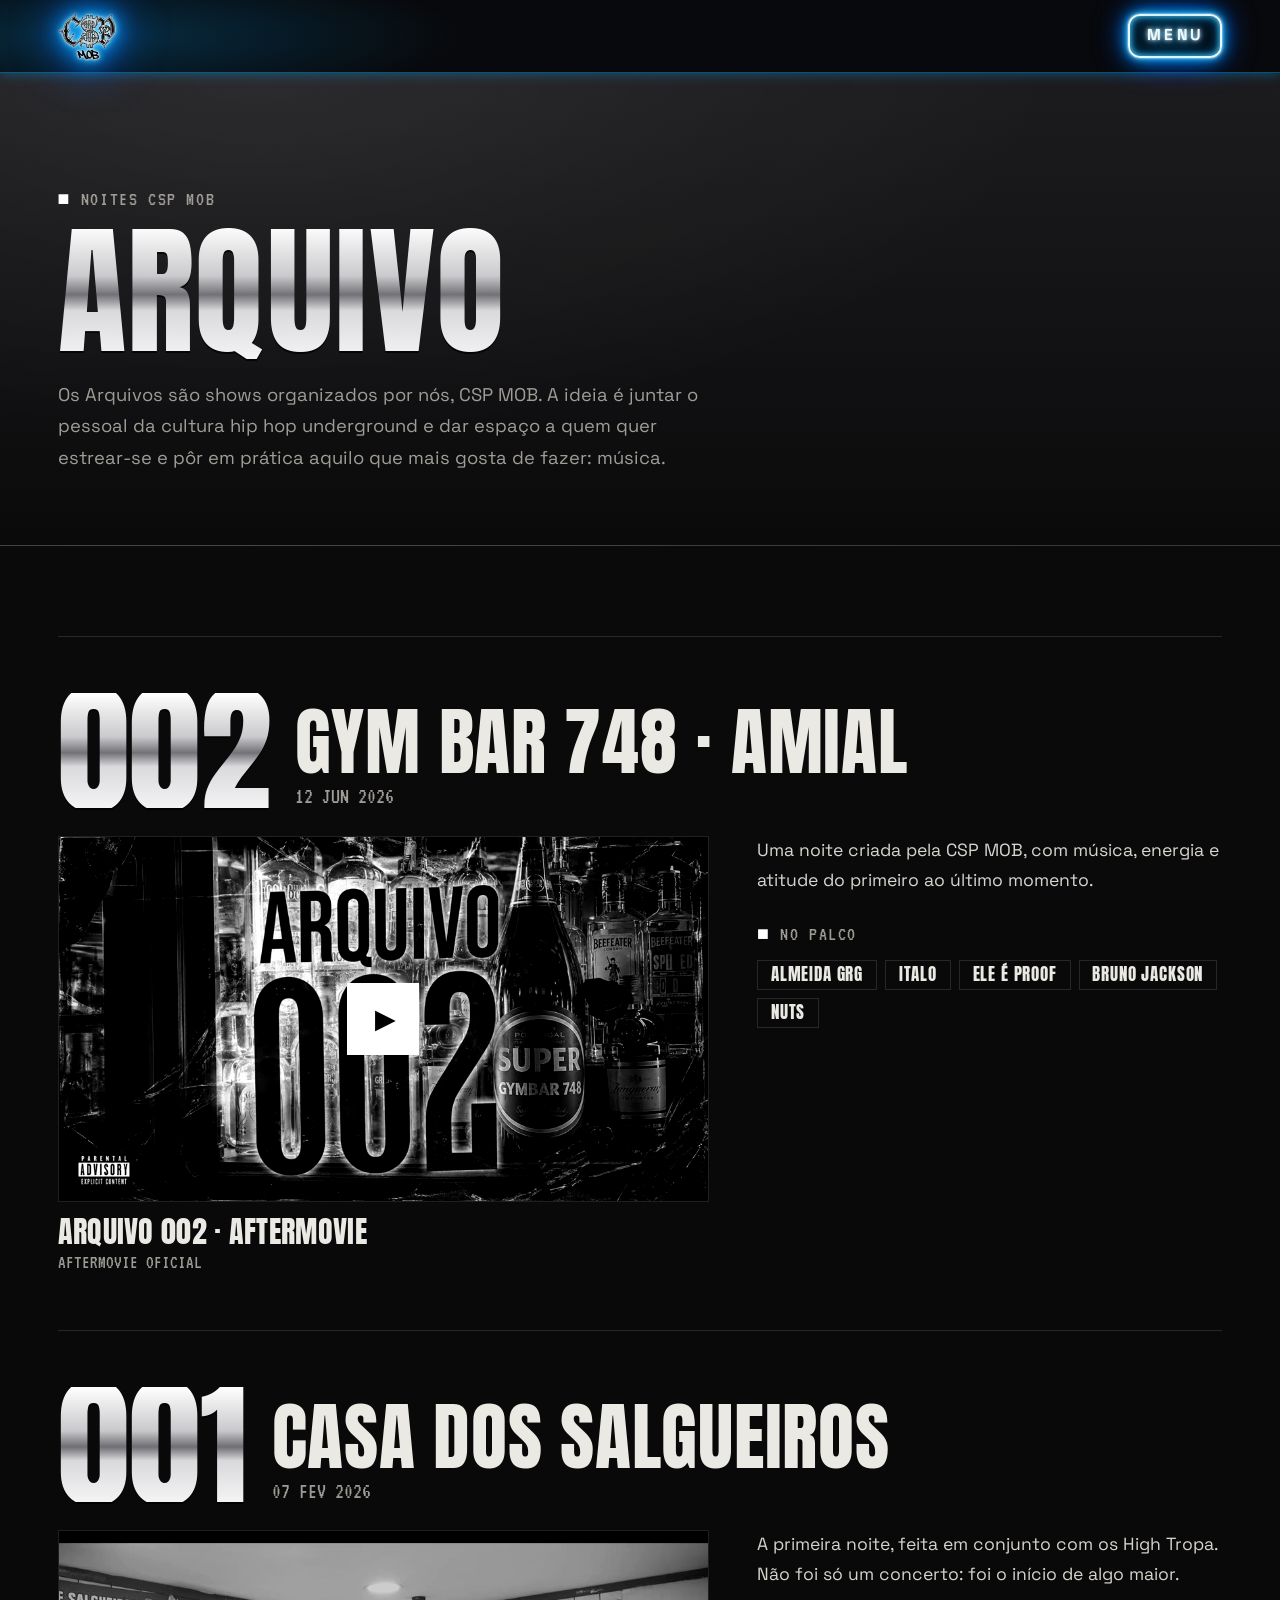
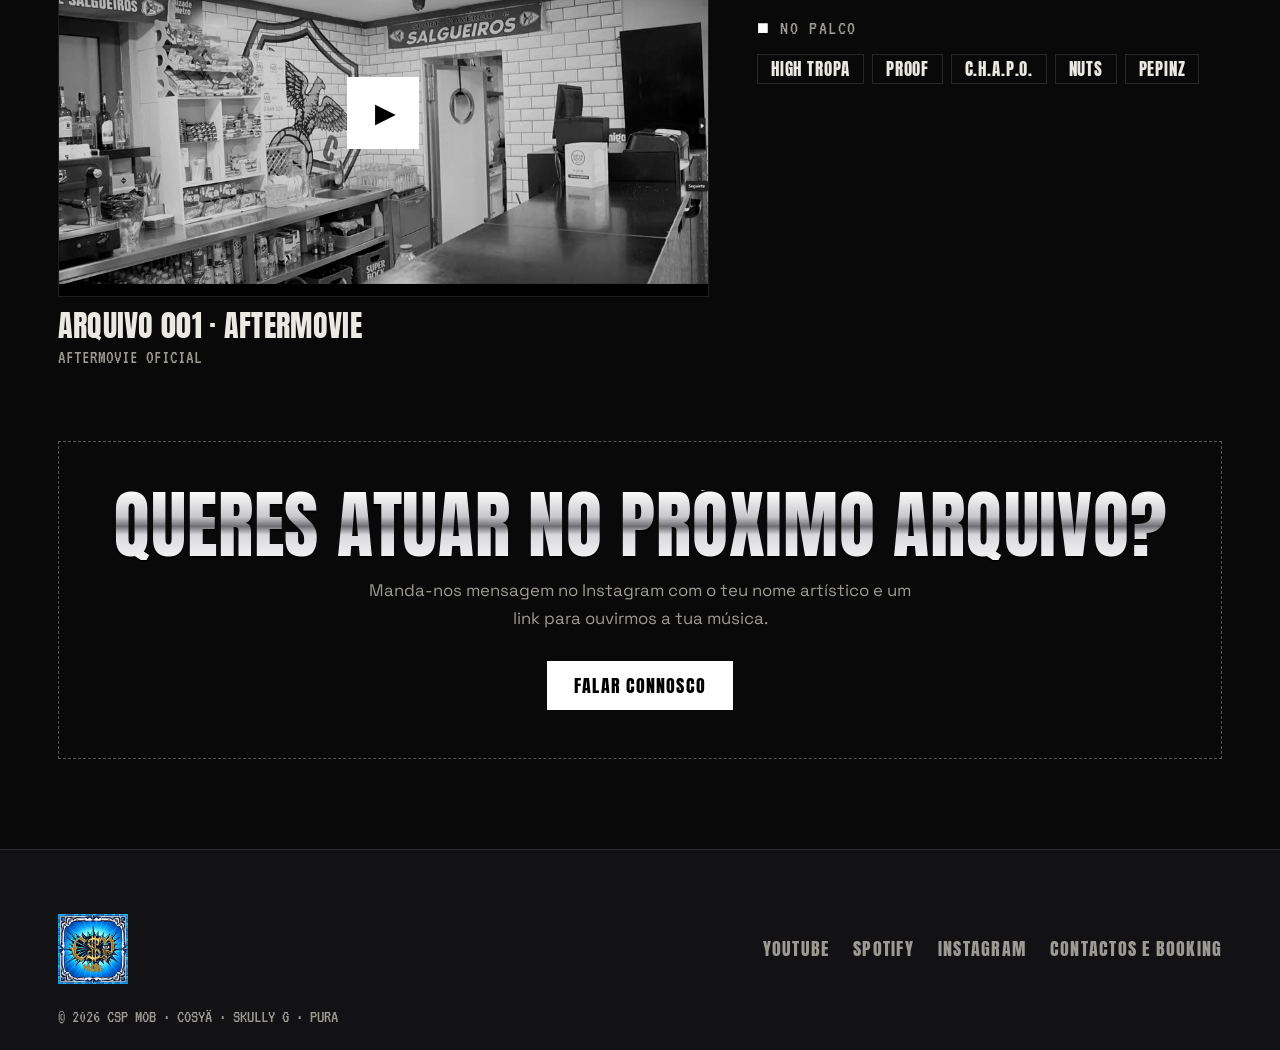
==== arquivo.html @ 64517946 "Site da CSP MOB Co-Authored-By: Claude Opus 5.5 <noreply@anthropic.com>" ====
<!DOCTYPE html>
<html lang="pt-PT">
<head>
  <meta charset="utf-8">
  <meta name="viewport" content="width=device-width, initial-scale=1">
  <title>Arquivo | CSP MOB</title>
  <meta name="description" content="Arquivo: as noites organizadas pela CSP MOB para dar palco à cultura hip hop underground.">
  <meta property="og:title" content="Arquivo | CSP MOB">
  <meta property="og:image" content="img/capas/csp-mob.jpg">
  <link rel="icon" href="img/favicon.png">
  <link rel="preload" href="fontes/anton.woff2" as="font" type="font/woff2" crossorigin>
  <link rel="stylesheet" href="css/estilo.css">
  <script>document.documentElement.classList.add("js");</script>
</head>
<body>
  <a class="saltar" href="#conteudo">Saltar para o conteúdo</a>
  <a class="proximo-evento" id="proximo-evento" href="discografia.html" aria-label="Nova música: GTA 6 CSP MOB, sai a 19 de novembro">
    <img class="pe-capa" src="img/capas/gta6.jpg" alt="" width="64" height="64" onerror="this.remove()">
    <span class="pe-etiqueta">● Nova música</span>
    <span class="pe-titulo">“GTA 6 CSP MOB” · 19 nov</span>
    <span class="pe-relogio" aria-hidden="true">Sai a 19 de novembro</span>
  </a>
  <header class="topo">
    <a class="topo-logo" href="index.html" aria-label="CSP MOB, início"><img src="img/logo-preto.webp" alt="" width="480" height="394"></a>
    <button type="button" class="menu-botao" aria-expanded="false" aria-controls="menu">Menu</button>
    <nav id="menu" aria-label="Principal">
      <ul>
        <li><a href="index.html">Início</a></li>
        <li><a href="discografia.html">Discografia</a></li>
        <li><a href="membros.html">Membros</a></li>
        <li><a href="historia.html">História</a></li>
        <li><a href="arquivo.html" aria-current="page">Arquivo</a></li>
        <li><a href="videos.html">Vídeos</a></li>
        <li><a href="concertos.html">Concertos</a></li>
        <li><a href="merch.html">Merch</a></li>
      </ul>
    </nav>
  </header>

  <main id="conteudo" tabindex="-1">
    <header class="pagina-topo">
      <p class="etiqueta">Noites CSP MOB</p>
      <h1 class="cromado">Arquivo</h1>
      <p>Os Arquivos são shows organizados por nós, CSP MOB. A ideia é juntar o pessoal da cultura hip hop underground e dar espaço a quem quer estrear-se e pôr em prática aquilo que mais gosta de fazer: música.</p>
    </header>

    <section class="seccao arquivos">
      <article class="arquivo">
        <div class="arquivo-cabeca">
          <p class="arquivo-num cromado">002</p>
          <div>
            <h2>GYM Bar 748 · Amial</h2>
            <p class="arquivo-data">12 jun 2026</p>
          </div>
        </div>
        <div class="arquivo-corpo">
        <article>
          <button type="button" class="video" data-video="KYWaCuwkwBU" aria-label="Ver Arquivo 002 · Aftermovie">
            <img src="img/videos/KYWaCuwkwBU.jpg" alt="" width="960" height="540" loading="lazy">
          </button>
          <div class="video-legenda">
            <h3>Arquivo 002 · Aftermovie</h3>
            <p>Aftermovie oficial</p>
          </div>
        </article>
          <div>
            <p class="arquivo-texto">Uma noite criada pela CSP MOB, com música, energia e atitude do primeiro ao último momento.</p>
            <p class="etiqueta">No palco</p>
            <ul class="arquivo-artistas"><li>Almeida GRG</li><li>Italo</li><li>Ele É Proof</li><li>Bruno Jackson</li><li>Nuts</li></ul>
          </div>
        </div>
      </article>

      <article class="arquivo">
        <div class="arquivo-cabeca">
          <p class="arquivo-num cromado">001</p>
          <div>
            <h2>Casa dos Salgueiros</h2>
            <p class="arquivo-data">07 fev 2026</p>
          </div>
        </div>
        <div class="arquivo-corpo">
        <article>
          <button type="button" class="video" data-video="sfixxEQeCjQ" aria-label="Ver Arquivo 001 · Aftermovie">
            <img src="img/videos/sfixxEQeCjQ.jpg" alt="" width="960" height="540" loading="lazy">
          </button>
          <div class="video-legenda">
            <h3>Arquivo 001 · Aftermovie</h3>
            <p>Aftermovie oficial</p>
          </div>
        </article>
          <div>
            <p class="arquivo-texto">A primeira noite, feita em conjunto com os High Tropa. Não foi só um concerto: foi o início de algo maior.</p>
            <p class="etiqueta">No palco</p>
            <ul class="arquivo-artistas"><li>High Tropa</li><li>Proof</li><li>C.H.A.P.O.</li><li>Nuts</li><li>Pepinz</li></ul>
          </div>
        </div>
      </article>

      <div class="arquivo-convite">
        <h2 class="cromado">Queres atuar no próximo Arquivo?</h2>
        <p>Manda-nos mensagem no Instagram com o teu nome artístico e um link para ouvirmos a tua música.</p>
        <a class="botao" href="https://www.instagram.com/csp.mob/" target="_blank" rel="noopener">Falar connosco</a>
      </div>
    </section>
  </main>

  <footer class="rodape">
    <div class="rodape-grelha">
      <img class="rodape-logo" src="img/logo.webp" alt="CSP MOB" width="512" height="512" loading="lazy">
      <ul>
        <li><a href="https://www.youtube.com/@CSPMob" target="_blank" rel="noopener">YouTube</a></li>
        <li><a href="https://open.spotify.com/album/1EQ5ZuNoMPtYdLLt9ZWT6C" target="_blank" rel="noopener">Spotify</a></li>
        <li><a href="https://www.instagram.com/csp.mob/" target="_blank" rel="noopener">Instagram</a></li>
        <li><a href="contactos.html">Contactos e booking</a></li>
      </ul>
    </div>
    <p class="rodape-fim">© <span data-ano></span> CSP MOB · Cosyä · Skully G · Pura</p>
  </footer>

  <script src="js/agenda.js"></script>
  <script src="js/site.js"></script>
</body>
</html>
---- css/estilo.css ----
@font-face { font-family: "Anton"; src: url("../fontes/anton.woff2") format("woff2"); font-display: swap; }
@font-face { font-family: "VT323"; src: url("../fontes/vt323.woff2") format("woff2"); font-display: swap; }
@font-face { font-family: "Space Grotesk"; src: url("../fontes/space-grotesk.woff2") format("woff2"); font-weight: 300 700; font-display: swap; }

:root {
  --preto: #09090a;
  --carvao: #121214;
  --betao: #1b1b1e;
  --texto: #ebe9e4;
  --suave: #9d9a94;
  --linha: rgb(255 255 255 / .12);
  --cromado: linear-gradient(180deg, #ffffff 0%, #c9c9cc 38%, #6e6e73 52%, #d9d9dc 64%, #f4f4f5 100%);
  --azul: #3b8cff;
  --grafia: "Anton", Impact, "Arial Narrow", sans-serif;
  --osd: "VT323", "Courier New", monospace;
  --texto-f: "Space Grotesk", "Segoe UI", system-ui, sans-serif;
  --margem: clamp(1rem, 4.5vw, 4rem);
  --grao: url("data:image/svg+xml,%3Csvg xmlns='http://www.w3.org/2000/svg' width='220' height='220'%3E%3Cfilter id='g'%3E%3CfeTurbulence type='fractalNoise' baseFrequency='.85' numOctaves='3' stitchTiles='stitch'/%3E%3CfeColorMatrix values='0 0 0 0 1 0 0 0 0 1 0 0 0 0 1 0 0 0 .55 0'/%3E%3C/filter%3E%3Crect width='100%25' height='100%25' filter='url(%23g)'/%3E%3C/svg%3E");
}

*, *::before, *::after { box-sizing: border-box; }
html { scroll-behavior: smooth; }
body {
  margin: 0; min-height: 100vh;
  background: var(--preto); color: var(--texto);
  font: 400 1.05rem/1.7 var(--texto-f);
  -webkit-font-smoothing: antialiased;
}
/* Grão de fotocópia por cima de tudo */
body::after {
  content: ""; position: fixed; inset: 0; z-index: 50; pointer-events: none;
  background: var(--grao); opacity: .09; mix-blend-mode: overlay;
}
img, video { display: block; max-width: 100%; height: auto; }
h1, h2, h3 { font-family: var(--grafia); font-weight: 400; line-height: .95; margin: 0; text-transform: uppercase; letter-spacing: .01em; }
h1 { font-size: clamp(3.4rem, 11vw, 9rem); }
h2 { font-size: clamp(2.4rem, 6vw, 4.6rem); }
h3 { font-size: clamp(1.6rem, 3vw, 2.2rem); }
p { margin: 0; }
a { color: inherit; }
ul, ol { list-style: none; margin: 0; padding: 0; }
:focus-visible { outline: 2px solid #fff; outline-offset: 3px; }
[hidden] { display: none !important; }
.visually-hidden { position: absolute; width: 1px; height: 1px; overflow: hidden; clip-path: inset(50%); white-space: nowrap; }
main:focus { outline: none; }

.cromado {
  background: var(--cromado); -webkit-background-clip: text; background-clip: text; color: transparent;
  filter: drop-shadow(0 2px 0 rgb(0 0 0 / .8));
}
.etiqueta {
  display: inline-block; font: 400 1.25rem/1 var(--osd); letter-spacing: .08em; text-transform: uppercase;
  color: var(--suave); margin-bottom: 1rem;
}
.etiqueta::before { content: "■ "; color: #fff; }

.saltar { position: absolute; left: 1rem; top: -5rem; z-index: 60; background: #fff; color: #000; padding: .6rem 1rem; }
.saltar:focus { top: 1rem; }

/* Botões */
.botao {
  display: inline-flex; align-items: center; justify-content: center; gap: .6rem;
  min-height: 3.1rem; padding: .65rem 1.6rem;
  background: #fff; color: #000; border: 2px solid #fff;
  font: 400 1.15rem/1 var(--grafia); letter-spacing: .06em; text-transform: uppercase; text-decoration: none;
  transition: background-color .2s, color .2s, transform .2s;
}
.botao:hover { background: transparent; color: #fff; }
.botao:active { transform: translateY(2px); }
.botao-linha { background: transparent; color: #fff; }
.botao-linha:hover { background: #fff; color: #000; }
.acoes { display: flex; flex-wrap: wrap; gap: .85rem; }

/* Faixa com a contagem para o próximo lançamento ou concerto */
.proximo-evento {
  position: relative; z-index: 41;
  display: flex; align-items: center; justify-content: center; flex-wrap: wrap; gap: .2rem 1.1rem;
  min-height: 2.75rem; padding: .35rem var(--margem);
  background: #fff; color: #000; text-decoration: none;
  font: 400 1.3rem/1.1 var(--osd); text-transform: uppercase; letter-spacing: .05em;
  transition: background-color .2s;
}
.proximo-evento:hover { background: #d9d9dc; }
.pe-capa { width: 2.1rem; height: 2.1rem; object-fit: cover; outline: 1px solid #000; }
.pe-etiqueta { color: #c40018; animation: pe-pisca 1.2s steps(1) infinite; }
.pe-titulo { font: 400 1.15rem/1 var(--grafia); letter-spacing: .04em; }
.pe-relogio { padding: .15rem .55rem; background: #000; color: #fff; font-variant-numeric: tabular-nums; min-width: 12.5ch; text-align: center; }
@keyframes pe-pisca { 50% { opacity: .35; } }

/* Topo e menu: letreiro de néon azul */
:root { --neon: #e9fbff; --neon-cor: #00a8ff; --neon-luz: 0 0 1px #fff, 0 0 4px #fff, 0 0 9px #5fd4ff, 0 0 18px var(--neon-cor), 0 0 34px var(--neon-cor), 0 0 60px #0066ff; }
.topo {
  position: sticky; top: 0; z-index: 40;
  display: flex; align-items: center; gap: 1.5rem;
  padding: .7rem var(--margem);
  background:
    radial-gradient(ellipse 40% 140% at 8% 50%, rgb(0 168 255 / .22), transparent 70%),
    linear-gradient(rgb(7 8 11 / .96), rgb(7 8 11 / .96));
  backdrop-filter: blur(6px);
  border-bottom: 1px solid rgb(0 168 255 / .45);
  box-shadow: 0 1px 12px rgb(0 168 255 / .35);
}
.topo-logo { display: block; }
.topo-logo img {
  width: auto; height: 50px;
  filter: drop-shadow(0 0 1px #fff) drop-shadow(0 0 3px #5fd4ff) drop-shadow(0 0 10px var(--neon-cor)) drop-shadow(0 0 22px #0066ff);
  animation: neon-falha 7s infinite;
}
.topo nav { margin-left: auto; }
.topo ul { display: flex; flex-wrap: wrap; gap: .25rem clamp(.9rem, 2vw, 1.8rem); }
/* Cada página é um tubo de néon: meio apagado, acende ao passar o rato; a página atual fica acesa */
.topo nav a {
  display: inline-flex; align-items: center; min-height: 2.75rem;
  font: 500 .98rem/1 var(--texto-f); letter-spacing: .16em; text-transform: uppercase; text-decoration: none;
  color: rgb(140 220 255 / .7);
  text-shadow: 0 0 4px rgb(0 168 255 / .7), 0 0 12px rgb(0 102 255 / .5);
  transition: color .15s, text-shadow .15s;
}
.topo nav a:hover, .topo nav a:focus-visible { color: var(--neon); text-shadow: var(--neon-luz); }
.topo nav a[aria-current="page"] { color: var(--neon); text-shadow: var(--neon-luz); }
.topo nav li:nth-child(3n+2) a[aria-current="page"] { animation: neon-falha 9s infinite 2s; }
.menu-botao {
  display: none; margin-left: auto; min-height: 2.75rem; padding: 0 1.1rem;
  background: none; cursor: pointer; border-radius: 12px;
  border: 2px solid var(--neon); color: var(--neon);
  box-shadow: 0 0 2px #fff, 0 0 6px #5fd4ff, 0 0 16px var(--neon-cor), 0 0 32px #0066ff, inset 0 0 6px #5fd4ff, inset 0 0 14px rgb(0 168 255 / .7);
  text-shadow: var(--neon-luz);
  font: 500 .98rem/1 var(--texto-f); letter-spacing: .2em; text-transform: uppercase;
  animation: neon-falha 6s infinite 1s;
}
.menu-botao:hover { background: rgb(0 168 255 / .15); }
/* Falha de corrente, como um néon velho */
@keyframes neon-falha {
  0%, 18%, 20%, 22%, 62%, 64%, 100% { opacity: 1; }
  19%, 21%, 63% { opacity: .35; }
}

/* Cabeçalho das páginas interiores */
.pagina-topo {
  position: relative; overflow: hidden;
  padding: clamp(3.5rem, 9vw, 7rem) var(--margem) clamp(2.5rem, 6vw, 4.5rem);
  background:
    radial-gradient(ellipse at 20% 0%, rgb(255 255 255 / .07), transparent 55%),
    linear-gradient(180deg, var(--betao), var(--preto));
  border-bottom: 1px solid var(--linha);
}
.pagina-topo p:not(.etiqueta) { margin-top: 1.25rem; max-width: 40rem; color: var(--suave); font-size: 1.15rem; }

.seccao { padding: clamp(3rem, 7vw, 6rem) var(--margem); max-width: 1320px; margin-inline: auto; }
.seccao + .seccao { padding-top: 0; }
.seccao-titulo { display: flex; flex-wrap: wrap; justify-content: space-between; align-items: end; gap: 1rem; margin-bottom: clamp(1.75rem, 4vw, 2.75rem); }

/* Início */
.heroi {
  position: relative; display: grid; place-items: center; text-align: center;
  min-height: calc(100svh - 4.2rem); padding: 3rem var(--margem);
  overflow: hidden; isolation: isolate;
  background:
    radial-gradient(circle at 50% 45%, rgb(255 255 255 / .1), transparent 55%),
    linear-gradient(180deg, #19191c, var(--preto) 85%);
}
.heroi::before {
  content: ""; position: absolute; inset: 0; z-index: -1;
  background: repeating-linear-gradient(0deg, rgb(255 255 255 / .03) 0 1px, transparent 1px 3px);
}
.heroi-logo {
  position: relative; width: min(80vw, 52svh, 480px); margin-inline: auto;
  box-shadow: 0 0 0 1px rgb(255 255 255 / .18), 0 0 0 10px var(--preto), 0 0 0 11px rgb(255 255 255 / .1), 0 30px 80px rgb(0 0 0 / .9), 0 0 120px rgb(59 140 255 / .25);
}
.heroi-logo video { display: block; width: 100%; aspect-ratio: 1; object-fit: cover; }
.heroi-logo::after {
  content: ""; position: absolute; inset: 0; pointer-events: none;
  background: repeating-linear-gradient(0deg, rgb(0 0 0 / .18) 0 1px, transparent 1px 3px);
}
.heroi-nomes { margin-top: 1.5rem; font: 400 clamp(1.3rem, 3.2vw, 2rem)/1 var(--grafia); letter-spacing: .14em; text-transform: uppercase; }
.heroi-nomes span { color: var(--suave); padding-inline: .5em; }
.heroi-lancamento { margin-top: 1rem; font: 400 1.35rem/1.2 var(--osd); color: var(--suave); text-transform: uppercase; letter-spacing: .06em; }
.heroi .acoes { justify-content: center; margin-top: 2rem; }

.faixa-concerto {
  display: flex; flex-wrap: wrap; align-items: center; justify-content: space-between; gap: 1rem 2rem;
  padding: 1.4rem var(--margem);
  background: #fff; color: #000; text-decoration: none;
  transition: background-color .2s;
}
.faixa-concerto:hover { background: #d9d9dc; }
.faixa-concerto strong { font: 400 clamp(2rem, 5vw, 3.4rem)/1 var(--grafia); text-transform: uppercase; }
.faixa-concerto span { font: 400 1.4rem/1.2 var(--osd); text-transform: uppercase; }
.faixa-concerto a { font: 400 1.15rem/1 var(--grafia); letter-spacing: .06em; text-transform: uppercase; min-height: 2.75rem; display: inline-flex; align-items: center; }

/* Vídeos (só carregam o YouTube ao clicar) */
.video {
  position: relative; display: block; width: 100%; aspect-ratio: 16 / 9; padding: 0;
  background: #000; border: 1px solid var(--linha); cursor: pointer; overflow: hidden;
}
.video img { width: 100%; height: 100%; object-fit: cover; filter: grayscale(1) contrast(1.15); transition: filter .35s, transform .5s; }
.video:hover img { filter: none; transform: scale(1.03); }
button.video::after {
  content: "▶"; position: absolute; left: 50%; top: 50%; translate: -50% -50%;
  display: grid; place-items: center; width: 4.5rem; height: 4.5rem;
  background: #fff; color: #000; font-size: 1.7rem; padding-left: .25rem;
}
.video iframe { position: absolute; inset: 0; width: 100%; height: 100%; border: 0; }
.video-legenda { margin-top: .9rem; }
.video-legenda h3 { font-size: clamp(1.4rem, 2.4vw, 1.9rem); }
.video-legenda p { color: var(--suave); font: 400 1.2rem/1.2 var(--osd); margin-top: .35rem; text-transform: uppercase; }
.videos { display: grid; grid-template-columns: repeat(2, minmax(0, 1fr)); gap: clamp(2rem, 4vw, 3rem) clamp(1rem, 3vw, 2.5rem); }

/* Discografia */
.album {
  display: grid; grid-template-columns: minmax(0, 420px) minmax(0, 1fr); gap: clamp(2rem, 5vw, 4.5rem); align-items: start;
}
.album-capa { display: block; position: relative; }
.album-capa img { width: 100%; aspect-ratio: 1; object-fit: cover; box-shadow: 0 30px 60px rgb(0 0 0 / .7); transition: transform .3s; }
.album-capa:hover img { transform: rotate(-1.5deg) scale(1.02); }
.album-capa span {
  position: absolute; left: .75rem; bottom: .75rem; padding: .35rem .7rem;
  background: #000; color: #fff; font: 400 1.15rem/1 var(--osd); text-transform: uppercase;
}
.album-dados { margin: 1rem 0 1.75rem; color: var(--suave); font: 400 1.35rem/1.3 var(--osd); text-transform: uppercase; }
.faixas { counter-reset: faixa; border-top: 1px solid var(--linha); }
.faixas li { counter-increment: faixa; display: grid; grid-template-columns: 2.6rem minmax(0, 1fr); align-items: center; gap: .75rem; padding: .6rem 0; border-bottom: 1px solid var(--linha); }
.faixas li::before { content: counter(faixa, decimal-leading-zero); font: 400 1.5rem/1 var(--osd); color: var(--suave); }
.faixas iframe { width: 100%; height: 80px; border: 0; border-radius: 12px; background: var(--carvao); }
.solos { display: grid; grid-template-columns: repeat(3, minmax(0, 1fr)); gap: clamp(1rem, 2.5vw, 2rem); }
.solo h3 { margin-bottom: .9rem; }
.solo iframe { width: 100%; height: 352px; border: 0; border-radius: 12px; background: var(--carvao); }
.nota { margin-top: 1.25rem; color: var(--suave); font-size: .95rem; }

/* Próximo lançamento (discografia) */
.lancamento {
  display: grid; grid-template-columns: minmax(0, 300px) minmax(0, 1fr); gap: clamp(1.5rem, 4vw, 3.5rem); align-items: center;
  border-bottom: 1px solid var(--linha);
}
.lancamento-capa { position: relative; aspect-ratio: 1; overflow: hidden; box-shadow: 0 24px 50px rgb(0 0 0 / .7); }
.lancamento-capa img { width: 100%; height: 100%; object-fit: cover; }
.lancamento-capa span { display: none; }
.lancamento-capa.sem-capa {
  display: grid; place-items: center; text-align: center;
  background: linear-gradient(160deg, #ff8a3d, #c2185b 50%, #4a148c);
}
.lancamento-capa.sem-capa span { display: block; font: 400 clamp(2.4rem, 5vw, 3.4rem)/.95 var(--grafia); color: #fff; text-shadow: 3px 3px 0 #000; }
.lancamento .album-dados { margin-bottom: 1.5rem; }

/* Membros */
.membros { display: grid; grid-template-columns: repeat(3, minmax(0, 1fr)); gap: clamp(1.5rem, 3vw, 2.5rem); }
.membro-foto { position: relative; overflow: hidden; border: 1px solid var(--linha); background: var(--carvao); }
.membro-foto img { width: 100%; aspect-ratio: 4 / 5; object-fit: cover; filter: grayscale(1) contrast(1.2) brightness(.92); transition: filter .4s, transform .6s; }
.membro:hover .membro-foto img { filter: none; transform: scale(1.03); }
.membro-foto h2 {
  position: absolute; left: 0; right: 0; bottom: 0; padding: 3rem 1rem .9rem;
  background: linear-gradient(transparent, rgb(0 0 0 / .85));
  font-size: clamp(2.4rem, 4.4vw, 3.6rem);
}
.membro-bio { margin-top: 1.1rem; color: #d6d3cd; }
.membro-bio + .membro-bio { margin-top: .8rem; }
.redes { display: flex; flex-wrap: wrap; gap: .4rem 1.1rem; margin-top: 1.1rem; }
.redes a {
  display: inline-flex; align-items: center; min-height: 2.75rem;
  font: 400 1.25rem/1 var(--osd); text-transform: uppercase; text-underline-offset: .25em;
}
.redes a:hover { color: #fff; background: rgb(255 255 255 / .08); }

/* História */
.cronologia { position: relative; max-width: 900px; margin-inline: auto; }
.cronologia::before { content: ""; position: absolute; left: 7.4rem; top: .5rem; bottom: .5rem; width: 1px; background: var(--linha); }
.cronologia li { display: grid; grid-template-columns: 6.6rem minmax(0, 1fr); gap: 2rem; padding: 1.1rem 0; position: relative; }
.cronologia li::after { content: ""; position: absolute; left: calc(7.4rem - 5px); top: 1.55rem; width: 11px; height: 11px; background: #fff; }
.cronologia time { font: 400 1.45rem/1.1 var(--osd); color: var(--suave); text-transform: uppercase; }
.cronologia h3 { font-size: clamp(1.5rem, 2.6vw, 2rem); }
.cronologia p { color: var(--suave); margin-top: .35rem; }
.em-construcao {
  max-width: 900px; margin: 0 auto clamp(2.5rem, 5vw, 4rem); padding: 1rem 1.25rem;
  border: 1px dashed rgb(255 255 255 / .35); font: 400 1.35rem/1.35 var(--osd); text-transform: uppercase; color: #fff;
}

/* Concertos */
.proximo {
  display: grid; grid-template-columns: minmax(0, 1fr) minmax(0, 420px); gap: clamp(2rem, 5vw, 4rem); align-items: center;
}
.proximo-data { font: 400 clamp(5rem, 16vw, 11rem)/.85 var(--grafia); text-transform: uppercase; }
.proximo-data small { display: block; font-size: .32em; letter-spacing: .1em; color: var(--suave); margin-top: .6rem; }
.proximo-info { margin: 1.5rem 0 2rem; font: 400 1.5rem/1.35 var(--osd); text-transform: uppercase; color: var(--suave); }
.proximo img { width: 100%; aspect-ratio: 3 / 4; object-fit: cover; filter: grayscale(1) contrast(1.15); border: 1px solid var(--linha); }
.passados li {
  display: grid; grid-template-columns: 9rem minmax(0, 1fr) auto; gap: 1.5rem; align-items: center;
  padding: 1.25rem 0; border-bottom: 1px solid var(--linha);
}
.passados li:first-child { border-top: 1px solid var(--linha); }
.passados time { font: 400 1.5rem/1 var(--osd); color: var(--suave); text-transform: uppercase; }
.passados p { color: var(--suave); margin-top: .3rem; }
.passados a { font: 400 1.25rem/1 var(--osd); text-transform: uppercase; min-height: 2.75rem; display: inline-flex; align-items: center; }

/* Janela de contratação (booking) */
.contratar {
  width: min(680px, calc(100vw - 1.5rem)); max-height: calc(100dvh - 1.5rem); overflow: auto;
  padding: 0; border: 1px solid rgb(255 255 255 / .25); background: var(--carvao); color: var(--texto);
  box-shadow: 0 30px 80px rgb(0 0 0 / .8);
}
.contratar::backdrop { background: rgb(0 0 0 / .78); backdrop-filter: grayscale(1) blur(2px); }
.contratar[open] { animation: contratar-abre .28s cubic-bezier(.2, .8, .2, 1); }
@keyframes contratar-abre { from { opacity: 0; transform: translateY(18px) scale(.98); } to { opacity: 1; transform: none; } }
.contratar-form { padding: clamp(1.4rem, 4vw, 2.5rem); }
.contratar-form h2 { font-size: clamp(2.2rem, 6vw, 3.2rem); padding-right: 2.5rem; }
.contratar-intro { color: var(--suave); margin: .75rem 0 1.5rem; }
.contratar-fechar {
  position: absolute; top: .6rem; right: .6rem; width: 2.75rem; height: 2.75rem;
  background: none; border: 1px solid var(--linha); color: #fff; font-size: 1.6rem; line-height: 1; cursor: pointer;
}
.contratar-fechar:hover { background: #fff; color: #000; }
.contratar fieldset { border: 0; margin: 0 0 1.25rem; padding: 0; }
.contratar legend { padding: 0; margin-bottom: .6rem; font: 400 1.25rem/1 var(--osd); text-transform: uppercase; color: var(--suave); }
.contratar-tipo { display: flex; flex-wrap: wrap; gap: .5rem; }
.contratar-tipo label { position: relative; cursor: pointer; }
.contratar-tipo input { position: absolute; inset: 0; opacity: 0; margin: 0; cursor: pointer; }
.contratar-tipo span {
  display: inline-flex; align-items: center; min-height: 2.75rem; padding: .3rem 1rem;
  border: 1px solid var(--linha); font: 400 1.05rem/1 var(--grafia); letter-spacing: .05em; text-transform: uppercase;
  transition: background-color .15s, color .15s, border-color .15s;
}
.contratar-tipo label:hover span { border-color: #fff; }
.contratar-tipo input:checked + span { background: #fff; color: #000; border-color: #fff; }
.contratar-tipo input:focus-visible + span { outline: 2px solid #fff; outline-offset: 3px; }
.campos { display: grid; grid-template-columns: repeat(2, minmax(0, 1fr)); gap: 1rem; margin-bottom: 1.25rem; }
.campo { display: grid; gap: .35rem; font: 400 1.2rem/1 var(--osd); text-transform: uppercase; color: var(--suave); }
.campo-largo { grid-column: 1 / -1; }
.campo input, .campo textarea {
  width: 100%; min-height: 2.9rem; padding: .55rem .75rem;
  background: var(--preto); color: #fff; border: 1px solid var(--linha); border-radius: 0;
  font: 400 1rem/1.4 var(--texto-f); text-transform: none;
  color-scheme: dark;
}
.campo textarea { resize: vertical; }
.campo input:focus, .campo textarea:focus { outline: none; border-color: #fff; box-shadow: 0 0 0 1px #fff; }
.contratar-erro { margin-bottom: 1rem; padding: .6rem .8rem; border-left: 3px solid #ff3b4f; background: rgb(255 59 79 / .1); color: #ffd6da; }
.contratar-feito { margin-top: 1.5rem; padding-top: 1.25rem; border-top: 1px dashed rgb(255 255 255 / .3); }
.contratar-feito > p:first-child { color: #d6d3cd; }
.contratar-mostra {
  margin: 1rem 0 1.25rem; padding: .9rem 1rem; white-space: pre-line;
  background: var(--preto); border: 1px solid var(--linha); font: 400 1.2rem/1.35 var(--osd); color: #fff;
}

/* História: relato do grupo */
.relato { max-width: 980px; }
.relato-bloco { display: grid; grid-template-columns: minmax(0, 9rem) minmax(0, 1fr); gap: clamp(1rem, 4vw, 2.5rem); padding: clamp(1.75rem, 4vw, 2.75rem) 0; border-top: 1px solid var(--linha); }
.relato-bloco:first-child { border-top: 0; padding-top: 0; }
.relato-num { font: 400 clamp(3.5rem, 9vw, 6.5rem)/.85 var(--grafia); }
.relato-bloco h2 { font-size: clamp(2rem, 4.5vw, 3rem); margin-bottom: 1rem; }
.relato-bloco p:not(.relato-num) { font-size: 1.15rem; color: #d6d3cd; max-width: 38rem; }

/* Arquivo */
.arquivo { padding: clamp(2rem, 5vw, 3.5rem) 0; border-top: 1px solid var(--linha); }
.arquivo-cabeca { display: flex; align-items: end; gap: 1.5rem; margin-bottom: 1.75rem; }
.arquivo-num { font: 400 clamp(4.5rem, 13vw, 9rem)/.8 var(--grafia); }
.arquivo-data { margin-top: .5rem; font: 400 1.4rem/1 var(--osd); color: var(--suave); text-transform: uppercase; }
.arquivo-corpo { display: grid; grid-template-columns: minmax(0, 1.4fr) minmax(0, 1fr); gap: clamp(1.5rem, 4vw, 3rem); align-items: start; }
.arquivo-texto { color: #d6d3cd; margin-bottom: 1.5rem; font-size: 1.1rem; }
.arquivo-artistas { display: flex; flex-wrap: wrap; gap: .5rem; }
.arquivo-artistas li { padding: .35rem .8rem; border: 1px solid var(--linha); font: 400 1.05rem/1 var(--grafia); letter-spacing: .05em; text-transform: uppercase; }
.arquivo-convite { margin-top: 1rem; padding: clamp(2rem, 5vw, 3rem); border: 1px dashed rgb(255 255 255 / .3); text-align: center; }
.arquivo-convite p { color: var(--suave); margin: 1rem auto 1.75rem; max-width: 34rem; }

/* Merch */
.merch { display: grid; grid-template-columns: minmax(0, 420px) minmax(0, 1fr); gap: clamp(2rem, 6vw, 5rem); align-items: center; }
.merch-logo { width: 100%; filter: drop-shadow(0 0 1px rgb(255 255 255 / .9)) drop-shadow(0 0 18px rgb(255 255 255 / .2)); }
.merch-texto { color: var(--suave); margin: 1.25rem 0 2rem; font-size: 1.1rem; }

/* Contactos */
.contactos-grelha { display: grid; grid-template-columns: minmax(0, 1fr) minmax(0, 1fr); gap: clamp(2rem, 6vw, 5rem); align-items: start; }
.contactos-grelha img { width: 100%; filter: grayscale(1) contrast(1.15); border: 1px solid var(--linha); }
.contactos-texto p { color: #d6d3cd; margin: 1.25rem 0 2rem; max-width: 34rem; }
.ligacoes { margin-top: 2.5rem; border-top: 1px solid var(--linha); }
.ligacoes li { border-bottom: 1px solid var(--linha); }
.ligacoes a {
  display: flex; justify-content: space-between; align-items: center; gap: 1rem; min-height: 3.5rem; padding: .5rem 0;
  font: 400 clamp(1.4rem, 2.6vw, 1.9rem)/1 var(--grafia); text-transform: uppercase; text-decoration: none;
  transition: padding .2s, color .2s;
}
.ligacoes a span { font: 400 1.2rem/1 var(--osd); color: var(--suave); }
.ligacoes a:hover { padding-left: .6rem; }

/* Rodapé */
.rodape { border-top: 1px solid var(--linha); padding: clamp(2.5rem, 6vw, 4rem) var(--margem) 1.5rem; background: var(--carvao); }
.rodape-grelha { display: flex; flex-wrap: wrap; justify-content: space-between; align-items: center; gap: 1.5rem 3rem; max-width: 1320px; margin-inline: auto; }
.rodape-logo { height: 70px; width: auto; }
.rodape ul { display: flex; flex-wrap: wrap; gap: .25rem 1.5rem; }
.rodape ul a { display: inline-flex; align-items: center; min-height: 2.75rem; font: 400 1.1rem/1 var(--grafia); letter-spacing: .07em; text-transform: uppercase; text-decoration: none; color: var(--suave); }
.rodape ul a:hover { color: #fff; }
.rodape-fim { max-width: 1320px; margin: 1.5rem auto 0; color: var(--suave); font: 400 1.15rem/1 var(--osd); text-transform: uppercase; }

/* ---------- Intro VHS ---------- */
.vhs {
  position: fixed; inset: 0; z-index: 100; display: grid; place-items: center;
  background: #000; color: #fff; overflow: hidden; font-family: var(--osd);
  transition: opacity .7s ease;
}
.vhs > canvas { position: absolute; inset: 0; width: 100%; height: 100%; opacity: .42; transition: opacity .3s; }
.vhs::before {
  content: ""; position: absolute; inset: 0; pointer-events: none; z-index: 2;
  background: repeating-linear-gradient(0deg, rgb(0 0 0 / .45) 0 2px, transparent 2px 4px);
}
.vhs::after {
  content: ""; position: absolute; left: 0; right: 0; height: 18%; z-index: 2; pointer-events: none;
  background: linear-gradient(transparent, rgb(255 255 255 / .09) 45%, rgb(255 255 255 / .16) 50%, transparent);
  animation: vhs-rolo 4.5s linear infinite;
}
.vhs-osd {
  position: absolute; z-index: 3; left: 0; right: 0; display: flex; justify-content: space-between;
  padding: clamp(1rem, 3vw, 2rem) clamp(1rem, 4vw, 2.5rem);
  font-size: clamp(1.4rem, 3.4vw, 2.4rem); line-height: 1; text-transform: uppercase;
  text-shadow: 2px 0 0 rgb(255 0 80 / .6), -2px 0 0 rgb(0 200 255 / .6);
}
.vhs-cima { top: 0; }
.vhs-baixo { bottom: 0; font-size: clamp(1.1rem, 2.4vw, 1.6rem); color: rgb(255 255 255 / .75); }
.vhs-estado span { animation: vhs-pisca 1s steps(1) infinite; }
.vhs-centro { position: relative; z-index: 3; display: grid; justify-items: center; gap: 1.5rem; text-align: center; padding: 1rem; }
.vhs-play {
  display: inline-flex; align-items: center; gap: .75rem; min-height: 3.5rem; padding: .5rem 2rem;
  background: var(--azul); color: #fff; border: 0; cursor: pointer;
  font: 400 clamp(2rem, 6vw, 3.4rem)/1 var(--osd); letter-spacing: .08em;
  text-shadow: 2px 0 0 rgb(255 0 80 / .55), -2px 0 0 rgb(0 255 255 / .55);
}
.vhs-play:hover { background: #fff; color: #000; text-shadow: none; }
.vhs-play:focus-visible { outline: 3px solid #fff; outline-offset: 5px; }
.vhs-legenda { font-size: clamp(1.1rem, 2.6vw, 1.5rem); color: rgb(255 255 255 / .7); text-transform: uppercase; letter-spacing: .1em; }
/* Contagem de filme antigo: 3, 2, 1 */
@property --varredura { syntax: "<angle>"; inherits: false; initial-value: 0deg; }
.contagem {
  position: absolute; inset: 0; z-index: 1; display: none; place-items: center; overflow: hidden;
  background: #120c07;
}
/* A película: tom sépia, vinheta forte e cantos arredondados da janela do projetor */
.filme {
  position: absolute; inset: 0; display: grid; place-items: center;
  background: radial-gradient(ellipse at 50% 45%, #e2cd9f 0%, #b8995f 45%, #6d5130 78%, #2a1b0e 100%);
  will-change: transform, filter;
}
.filme::after {
  content: ""; position: absolute; inset: 0; pointer-events: none;
  box-shadow: inset 0 0 0 1.4vmin #120c07, inset 0 0 14vmin 4vmin rgb(18 12 7 / .85);
  border-radius: 4vmin;
}
.filme-fotograma { position: relative; display: grid; place-items: center; width: 100%; height: 100%; }
.filme-fotograma.desliza { animation: filme-desliza .16s cubic-bezier(.3, 0, .2, 1); }
/* Linha entre fotogramas que passa quando a imagem "salta" */
.filme-fotograma.desliza::before {
  content: ""; position: absolute; left: 0; right: 0; top: -1.5vmin; height: 3vmin; background: #120c07;
}
.contagem-quadro {
  position: relative; width: min(74vmin, 600px); aspect-ratio: 1; border-radius: 50%;
  display: grid; place-items: center;
  background:
    conic-gradient(rgb(52 32 12 / .5) var(--varredura), transparent 0),
    radial-gradient(circle, transparent 0 57%, #f6e9c8 57% 58.6%, transparent 58.6% 70%, #f6e9c8 70% 71.6%, transparent 71.6%),
    linear-gradient(#f6e9c8, #f6e9c8) center / 100% 3px no-repeat,
    linear-gradient(#f6e9c8, #f6e9c8) center / 3px 100% no-repeat;
  animation: filme-varre 1s linear infinite;
}
.contagem-num {
  position: relative; z-index: 1;
  font: 400 min(50vmin, 400px)/1 var(--grafia); color: #1d1208;
  text-shadow: 0 0 3px rgb(29 18 8 / .6);
}
/* Perfurações da película nos lados */
.filme-perfuracoes {
  position: absolute; top: -10vmin; bottom: -10vmin; width: 6vmin; background-color: #0e0905;
  background-image: repeating-linear-gradient(to bottom, transparent 0 2.4vmin, #e9d9b0 2.4vmin 6.4vmin, transparent 6.4vmin 9vmin);
  background-size: 3.2vmin 100%; background-repeat: no-repeat; background-position: center;
  opacity: .9; animation: filme-corre .5s linear infinite;
}
.filme-esq { left: 0; }
.filme-dir { right: 0; }
.vhs .contagem .filme-po { position: absolute; inset: 0; width: 100%; height: 100%; pointer-events: none; mix-blend-mode: multiply; opacity: .9; }
.vhs.a-tocar .contagem { display: grid; opacity: 0; }
.vhs.contagem-visivel .contagem { opacity: 1; transition: opacity .25s; }
.vhs.contagem-visivel > canvas { opacity: .12; }
.vhs.contagem-visivel::before { opacity: .45; }
/* Fim: a televisão antiga desliga-se (a imagem encolhe para uma linha e depois para um ponto de luz) */
.vhs.tv-desliga .vhs-osd, .vhs.tv-desliga .vhs-saltar, .vhs.tv-desliga > canvas { opacity: 0 !important; transition: opacity .1s; }
.vhs.tv-desliga::before, .vhs.tv-desliga::after { opacity: 0; }
.vhs.tv-desliga .contagem { animation: crt-desliga .42s cubic-bezier(.6, 0, .9, .5) forwards; }
.tv-ponto {
  position: absolute; left: 50%; top: 50%; z-index: 4; width: 10px; height: 10px; translate: -50% -50%;
  border-radius: 50%; background: #fff; opacity: 0; pointer-events: none;
  box-shadow: 0 0 12px 5px rgb(255 255 255 / .9), 0 0 40px 14px rgb(150 200 255 / .5);
}
.vhs.tv-desliga .tv-ponto { animation: crt-ponto .55s ease-out .32s forwards; }
/* E volta a ligar já no site: uma linha de luz que se estica até mostrar a página */
html.tv-liga { background: #000; }
body.tv-liga { animation: crt-liga .8s cubic-bezier(.2, .7, .2, 1) both; transform-origin: 50% 50vh; }
@keyframes filme-varre { from { --varredura: 0deg; } to { --varredura: 360deg; } }
@keyframes filme-desliza { from { transform: translateY(-14%); filter: blur(2px); } to { transform: none; filter: none; } }
@keyframes filme-corre { from { background-position: center 0; } to { background-position: center 9vmin; } }
@keyframes crt-desliga {
  0% { transform: none; filter: none; }
  45% { transform: scale(1, .006); filter: brightness(5); }
  80% { transform: scale(.006, .006); filter: brightness(9); }
  100% { transform: scale(0, 0); filter: brightness(9); opacity: 0; }
}
@keyframes crt-ponto { 0% { opacity: 1; transform: scale(1); } 100% { opacity: 0; transform: scale(.2); } }
@keyframes crt-liga {
  0% { transform: scale(0, .004); filter: brightness(8) saturate(0); }
  22% { transform: scale(1, .004); filter: brightness(8) saturate(0); }
  55% { transform: scale(1, 1.02); filter: brightness(2.2) saturate(.6) blur(1px); }
  70% { transform: scale(1, .99); filter: brightness(1.4); }
  100% { transform: none; filter: none; }
}
.vhs-saltar {
  position: absolute; z-index: 4; right: clamp(1rem, 4vw, 2.5rem); bottom: clamp(3.5rem, 8vw, 5rem);
  min-height: 2.75rem; padding: .3rem 1rem; background: rgb(0 0 0 / .6); color: #fff; border: 1px solid rgb(255 255 255 / .5); cursor: pointer;
  font: 400 1.35rem/1 var(--osd); text-transform: uppercase; letter-spacing: .06em;
}
.vhs-saltar:hover { background: #fff; color: #000; }

/* Estado: a tocar */
.vhs.a-tocar > canvas { opacity: .85; }
.vhs.a-tocar .vhs-centro { display: none; }
.vhs.a-tocar .vhs-estado span { animation: none; }
.vhs.interferencia .filme { filter: contrast(1.5) brightness(1.25) !important; }
.vhs.interferencia > canvas { opacity: .6; }
.vhs.a-sair { opacity: 0; pointer-events: none; }
body.com-intro { overflow: hidden; }

@keyframes vhs-rolo { from { top: -20%; } to { top: 110%; } }
@keyframes vhs-pisca { 50% { opacity: 0; } }
@keyframes vhs-treme {
  0% { transform: translate(0, 0); }
  50% { transform: translate(-2px, 1px) skewX(-.6deg); }
  100% { transform: translate(2px, -1px); }
}
@keyframes vhs-entra {
  0% { opacity: 0; clip-path: inset(48% 0 48% 0); filter: brightness(3); }
  40% { opacity: 1; clip-path: inset(10% 0 30% 0); }
  100% { clip-path: inset(0 0 0 0); filter: none; }
}
@keyframes vhs-glitch-a { 0% { clip-path: inset(10% 0 70% 0); } 50% { clip-path: inset(60% 0 20% 0); } 100% { clip-path: inset(35% 0 45% 0); } }
@keyframes vhs-glitch-b { 0% { clip-path: inset(70% 0 5% 0); } 50% { clip-path: inset(5% 0 80% 0); } 100% { clip-path: inset(45% 0 30% 0); } }

/* ---------- Intro spray na parede ---------- */
.spray {
  position: fixed; inset: 0; z-index: 100; display: grid; place-items: center;
  background: #000; overflow: hidden; transition: opacity .8s ease, transform .9s ease;
}
.spray-video { position: absolute; inset: 0; width: 100%; height: 100%; object-fit: cover; filter: brightness(.55); transition: filter .6s; }
.spray::after {
  content: ""; position: absolute; inset: 0; pointer-events: none;
  background: radial-gradient(ellipse at center, transparent 45%, rgb(0 0 0 / .75));
}
.spray-centro { position: relative; z-index: 2; display: grid; justify-items: center; gap: 1.1rem; text-align: center; transition: opacity .3s; }
.spray-entrar {
  position: relative; min-height: 3.5rem; padding: .55rem 2.6rem .75rem;
  background: #fff; color: #000; border: 0; cursor: pointer;
  font: 400 clamp(2.2rem, 7vw, 3.8rem)/1 var(--grafia); letter-spacing: .08em; text-transform: uppercase;
  transform: rotate(-2deg);
  box-shadow: 6px 6px 0 #000, 6px 6px 0 2px rgb(255 255 255 / .4);
}
/* Escorridos de tinta por baixo do botão */
.spray-entrar::after {
  content: ""; position: absolute; left: 12%; right: 14%; top: 100%; height: 26px;
  background:
    linear-gradient(#fff, #fff) 4% 0 / 5px 18px no-repeat,
    linear-gradient(#fff, #fff) 31% 0 / 4px 26px no-repeat,
    linear-gradient(#fff, #fff) 58% 0 / 6px 12px no-repeat,
    linear-gradient(#fff, #fff) 87% 0 / 4px 21px no-repeat;
}
.spray-entrar:hover { background: var(--azul); color: #fff; }
.spray-entrar:hover::after { filter: none; background:
    linear-gradient(var(--azul), var(--azul)) 4% 0 / 5px 18px no-repeat,
    linear-gradient(var(--azul), var(--azul)) 31% 0 / 4px 26px no-repeat,
    linear-gradient(var(--azul), var(--azul)) 58% 0 / 6px 12px no-repeat,
    linear-gradient(var(--azul), var(--azul)) 87% 0 / 4px 21px no-repeat; }
.spray-entrar:focus-visible { outline: 3px solid var(--azul); outline-offset: 8px; }
.spray-legenda { margin-top: 1rem; font: 400 1.4rem/1 var(--osd); letter-spacing: .12em; text-transform: uppercase; color: rgb(255 255 255 / .75); }
.spray-saltar {
  position: absolute; z-index: 3; right: clamp(1rem, 4vw, 2.5rem); bottom: clamp(1rem, 4vw, 2.5rem);
  min-height: 2.75rem; padding: .3rem 1rem; background: rgb(0 0 0 / .55); color: #fff; border: 1px solid rgb(255 255 255 / .5); cursor: pointer;
  font: 400 1.35rem/1 var(--osd); text-transform: uppercase; letter-spacing: .06em;
}
.spray-saltar:hover { background: #fff; color: #000; }
.spray.a-pintar .spray-centro { opacity: 0; pointer-events: none; }
.spray.a-pintar .spray-video { filter: none; }
.spray.impacto { animation: spray-tremor .4s steps(6); }
.spray.a-sair { opacity: 0; transform: scale(1.08); pointer-events: none; }
@keyframes spray-tremor {
  0%, 100% { transform: none; }
  20% { transform: translate(-8px, 4px); }
  40% { transform: translate(7px, -5px); }
  60% { transform: translate(-5px, -3px); }
  80% { transform: translate(4px, 5px); }
}

/* Tablet e telemóvel */
@media (max-width: 1280px) {
  .js .menu-botao { display: inline-flex; align-items: center; }
  .js .topo nav { display: none; position: absolute; left: 0; right: 0; top: 100%; background: rgb(7 8 11 / .98); border-bottom: 1px solid rgb(0 168 255 / .45); padding: .75rem var(--margem) 1.25rem; }
  .js .topo.menu-aberto nav { display: block; }
  .js .topo ul { flex-direction: column; }
  .js .topo nav a { font-size: 1.35rem; min-height: 3rem; }
}
@media (max-width: 900px) {
  .album, .proximo, .contactos-grelha, .lancamento, .arquivo-corpo, .merch { grid-template-columns: 1fr; }
  .merch-logo { max-width: 320px; }
  .lancamento-capa { max-width: 300px; }
  .album-capa { max-width: 420px; }
  .solos, .membros { grid-template-columns: 1fr; }
  .membros { max-width: 520px; margin-inline: auto; }
  .proximo img { max-width: 420px; }
}
@media (max-width: 640px) {
  .videos { grid-template-columns: 1fr; }
  .passados li { grid-template-columns: 1fr; gap: .4rem; }
  .campos { grid-template-columns: 1fr; }
  .relato-bloco { grid-template-columns: 1fr; gap: .6rem; }
  .cronologia::before { left: 5px; }
  .cronologia li { grid-template-columns: 1fr; gap: .3rem; padding-left: 1.75rem; }
  .cronologia li::after { left: 0; }
  .topo-logo img { height: 38px; }
  .proximo-evento { gap: .15rem .7rem; font-size: 1.1rem; }
  .pe-capa { display: none; }
  .pe-titulo { font-size: 1rem; }
}

@media (prefers-reduced-motion: reduce) {
  html { scroll-behavior: auto; }
  *, *::before, *::after { animation: none !important; transition: none !important; }
}
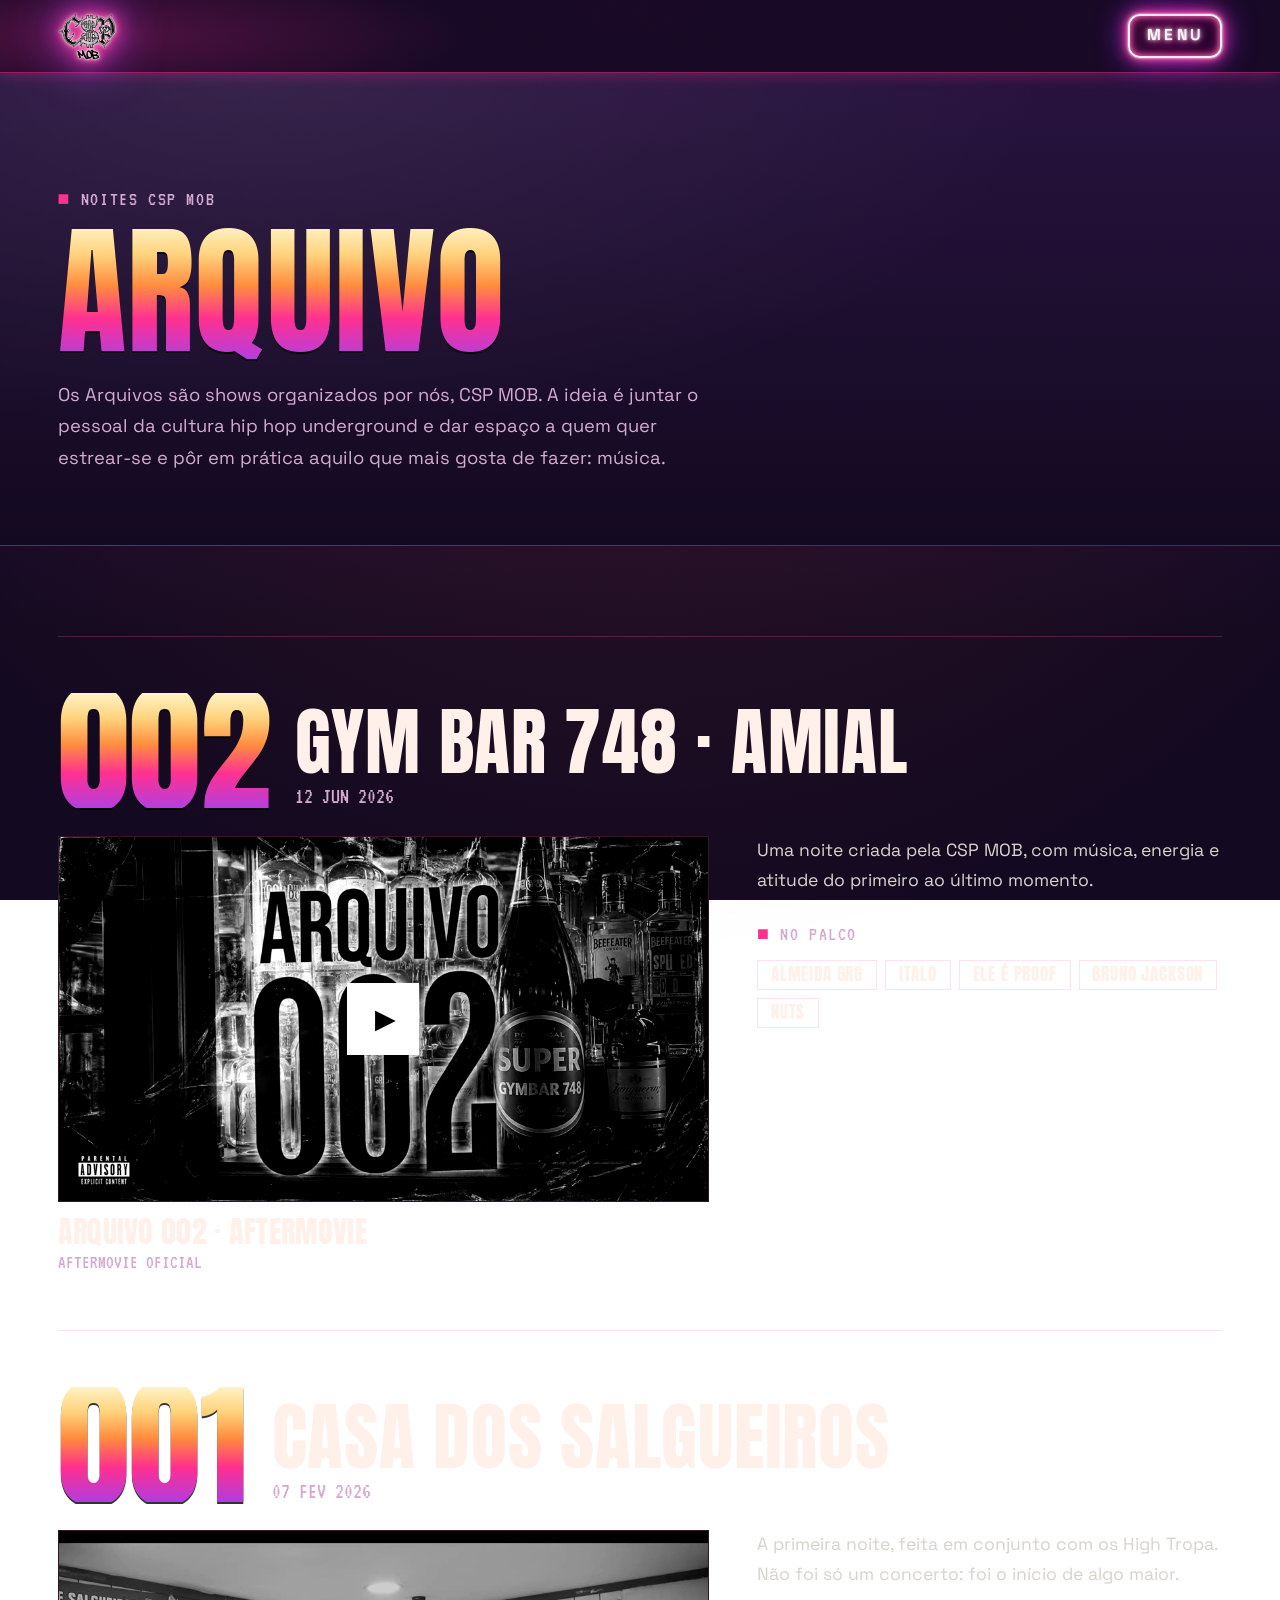
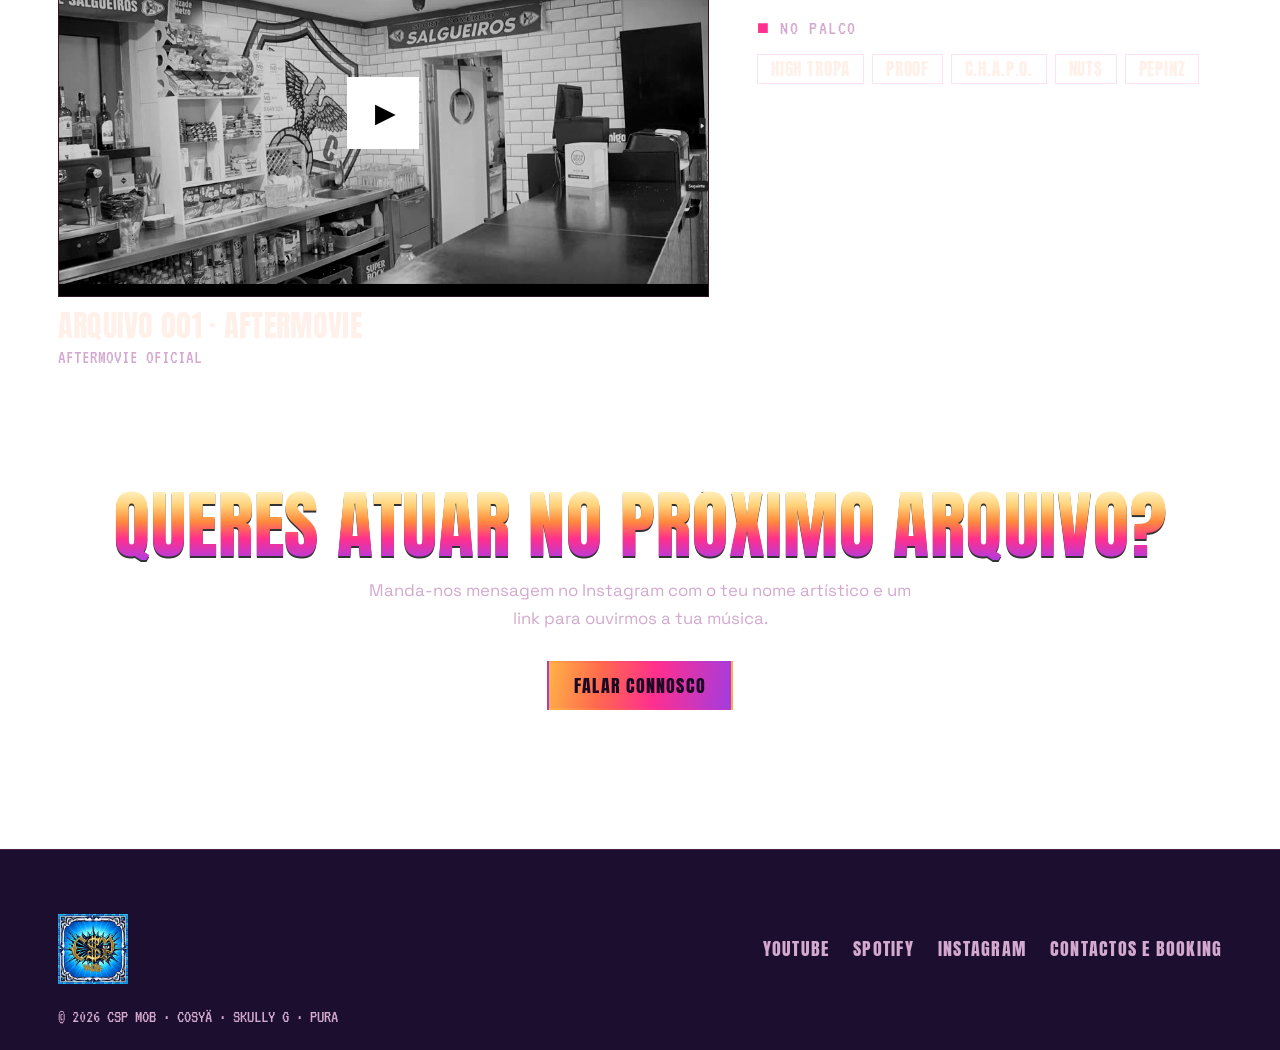
==== commit 7c0dca6e: "Tema GTA 6 para o lançamento (cores do pôr do sol e capa no início) Co-Authored-By: Claude Opus 5.5 " ====
--- a/arquivo.html
+++ b/arquivo.html
@@ -6,10 +6,11 @@
   <title>Arquivo | CSP MOB</title>
   <meta name="description" content="Arquivo: as noites organizadas pela CSP MOB para dar palco à cultura hip hop underground.">
   <meta property="og:title" content="Arquivo | CSP MOB">
-  <meta property="og:image" content="img/capas/csp-mob.jpg">
+  <meta property="og:image" content="img/capas/gta6.jpg">
   <link rel="icon" href="img/favicon.png">
   <link rel="preload" href="fontes/anton.woff2" as="font" type="font/woff2" crossorigin>
   <link rel="stylesheet" href="css/estilo.css">
+  <link rel="stylesheet" href="css/tema-gta6.css">
   <script>document.documentElement.classList.add("js");</script>
 </head>
 <body>
@@ -120,5 +121,6 @@
 
   <script src="js/agenda.js"></script>
   <script src="js/site.js"></script>
+  <script data-goatcounter="https://cspmob.goatcounter.com/count" async src="https://gc.zgo.at/count.js"></script>
 </body>
 </html>
--- a/css/tema-gta6.css
+++ b/css/tema-gta6.css
@@ -0,0 +1,86 @@
+/*
+  TEMA GTA 6 — temporário, para o lançamento da música "GTA 6 CSP MOB" e do videojogo.
+  Cores tiradas da capa: pôr do sol laranja → rosa → roxo.
+  Este ficheiro só se sobrepõe ao estilo.css (as cores normais ficam lá intactas).
+  Para voltar às cores normais: em ferramentas/gerar.py pôr TEMA = None e gerar as páginas.
+*/
+:root {
+  --gta-ouro: #ffd27a;
+  --gta-laranja: #ff8a3d;
+  --gta-rosa: #ff2f8e;
+  --gta-roxo: #a23ce0;
+  --gta-noite: #2a0d47;
+  --gta-sol: linear-gradient(100deg, #ffb347 0%, #ff6a4d 28%, #ff2f8e 58%, #a23ce0 100%);
+
+  --preto: #12081f;
+  --carvao: #1c0e2e;
+  --betao: #27123d;
+  --texto: #fff1ea;
+  --suave: #d3a9cf;
+  --linha: rgb(255 110 190 / .2);
+  --cromado: linear-gradient(180deg, #fff3c4 0%, #ffd27a 22%, #ff8a3d 45%, #ff2f8e 70%, #b23ce0 100%);
+  --azul: #ff2f8e;
+
+  /* néon do topo passa a rosa */
+  --neon: #fff0f8;
+  --neon-cor: #ff2f8e;
+  --neon-luz: 0 0 1px #fff, 0 0 4px #fff, 0 0 9px #ff8ac4, 0 0 18px var(--neon-cor), 0 0 34px var(--neon-cor), 0 0 60px #a23ce0;
+}
+
+body {
+  background:
+    radial-gradient(ellipse 120% 60% at 50% 0%, rgb(255 106 77 / .16), transparent 60%),
+    linear-gradient(180deg, var(--gta-noite) 0, var(--preto) 70vh) fixed;
+}
+
+.etiqueta::before { color: var(--gta-rosa); }
+:focus-visible { outline-color: var(--gta-ouro); }
+
+/* Botões: o pôr do sol */
+.botao { background: var(--gta-sol); border-color: transparent; color: #1a0a24; }
+.botao:hover { background: transparent; border-color: var(--gta-rosa); color: #fff; }
+.botao-linha { background: transparent; border-color: var(--gta-rosa); color: #fff; }
+.botao-linha:hover { background: var(--gta-sol); border-color: transparent; color: #1a0a24; }
+
+/* Faixa da contagem e faixa do concerto */
+.proximo-evento, .faixa-concerto { background: var(--gta-sol); color: #1a0a24; }
+.proximo-evento:hover, .faixa-concerto:hover { background: linear-gradient(100deg, #ffc46b 0%, #ff7d5f 28%, #ff4c9f 58%, #b45ae8 100%); }
+.pe-etiqueta { color: #fff; text-shadow: 0 0 6px rgb(120 0 60 / .6); }
+.pe-relogio { background: #1a0a24; color: var(--gta-ouro); }
+
+/* Topo: néon rosa e roxo */
+.topo {
+  background:
+    radial-gradient(ellipse 40% 140% at 8% 50%, rgb(255 47 142 / .24), transparent 70%),
+    linear-gradient(rgb(22 8 36 / .95), rgb(22 8 36 / .95));
+  border-bottom-color: rgb(255 47 142 / .5);
+  box-shadow: 0 1px 14px rgb(255 47 142 / .35);
+}
+.topo-logo img { filter: drop-shadow(0 0 1px #fff) drop-shadow(0 0 3px #ff8ac4) drop-shadow(0 0 10px var(--neon-cor)) drop-shadow(0 0 22px #a23ce0); }
+.topo nav a { color: rgb(255 170 215 / .72); text-shadow: 0 0 4px rgb(255 47 142 / .7), 0 0 12px rgb(162 60 224 / .5); }
+.menu-botao { box-shadow: 0 0 2px #fff, 0 0 6px #ff8ac4, 0 0 16px var(--neon-cor), 0 0 32px #a23ce0, inset 0 0 6px #ff8ac4, inset 0 0 14px rgb(255 47 142 / .7); }
+.menu-botao:hover { background: rgb(255 47 142 / .15); }
+@media (max-width: 1280px) {
+  .js .topo nav { background: rgb(22 8 36 / .98); border-bottom-color: rgb(255 47 142 / .5); }
+}
+
+/* Início: céu ao pôr do sol */
+.heroi {
+  background:
+    radial-gradient(ellipse 70% 45% at 50% 100%, rgb(255 106 77 / .35), transparent 70%),
+    linear-gradient(180deg, #2a0d47 0%, #5b1a6b 45%, #b8336e 78%, #ff7a4d 100%);
+}
+.heroi-nomes span { color: var(--gta-ouro); }
+.heroi-lancamento { color: #ffe3f1; }
+.heroi-capa {
+  position: relative; display: block; width: min(80vw, 52svh, 480px); margin-inline: auto;
+  box-shadow: 0 0 0 1px rgb(255 255 255 / .35), 0 0 0 10px #1a0a24, 0 0 0 11px rgb(255 47 142 / .5), 0 30px 80px rgb(26 10 36 / .8), 0 0 120px rgb(255 47 142 / .45);
+  transition: transform .3s;
+}
+.heroi-capa img { width: 100%; aspect-ratio: 1; object-fit: cover; }
+.heroi-capa:hover { transform: rotate(-1deg) scale(1.02); }
+
+/* Pormenores */
+.cronologia li::after { background: var(--gta-rosa); }
+.lancamento-capa { box-shadow: 0 0 0 1px rgb(255 47 142 / .5), 0 24px 60px rgb(255 47 142 / .25); }
+.redes a:hover { background: rgb(255 47 142 / .12); }
